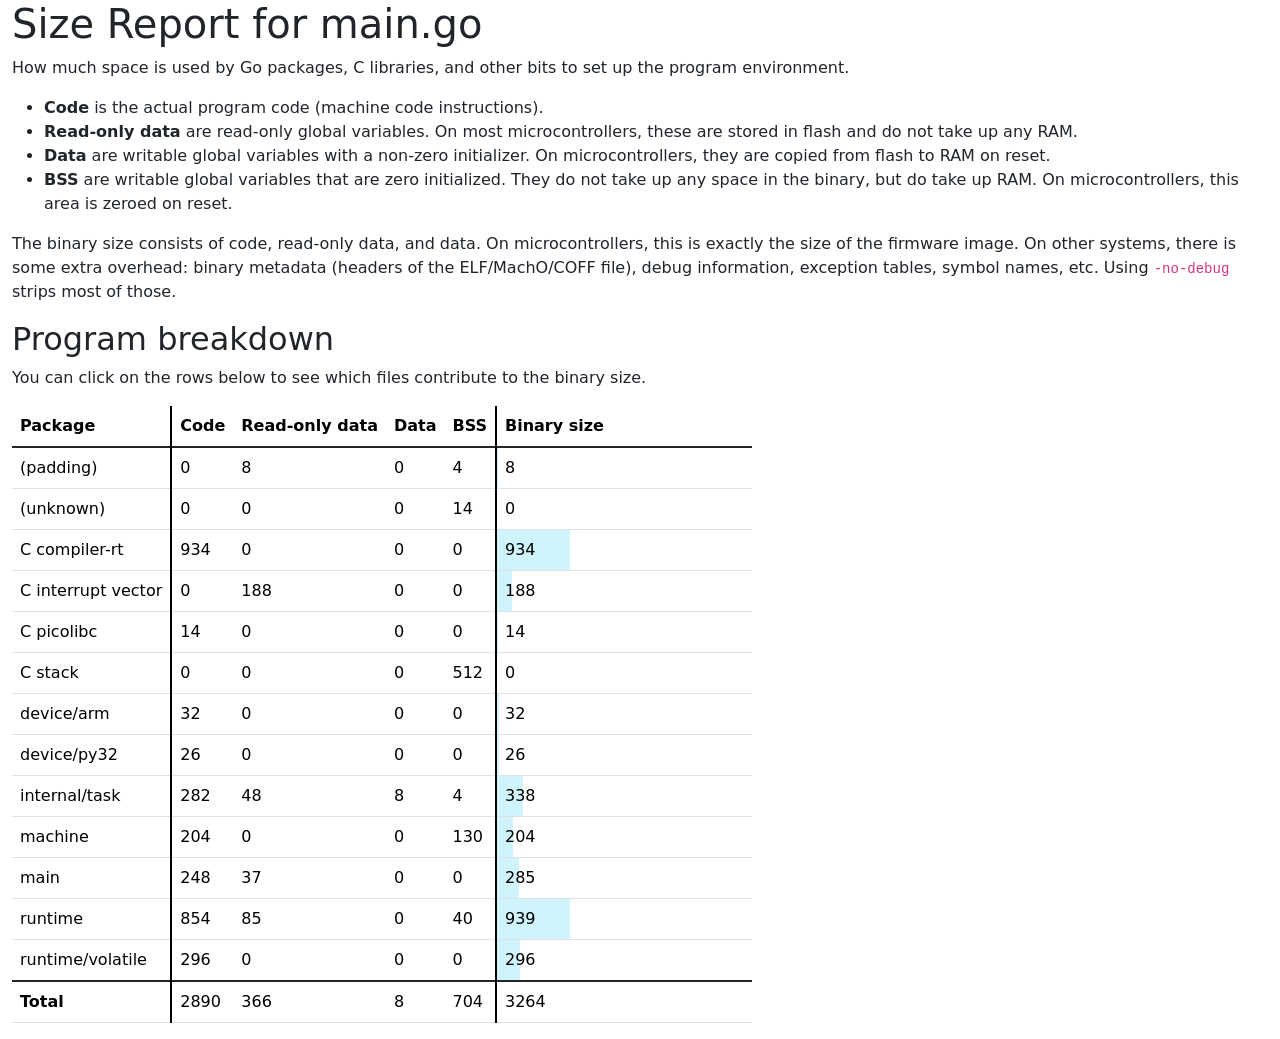
==== fw/size-report.html @ 5688d959 "WIP" ====
<!DOCTYPE html>
<html lang="en">
  <head>
    <title>Size Report for main.go</title>
    <meta charset="utf-8"/>
    <meta name="viewport" content="width=device-width, initial-scale=1">
    <link href="https://cdn.jsdelivr.net/npm/bootstrap@5.3.3/dist/css/bootstrap.min.css" rel="stylesheet" integrity="sha384-QWTKZyjpPEjISv5WaRU9OFeRpok6YctnYmDr5pNlyT2bRjXh0JMhjY6hW+ALEwIH" crossorigin="anonymous">
    <style>

.table-vertical-border {
  border-left: calc(var(--bs-border-width) * 2) solid currentcolor;
}

 
.row-package:hover > * {
  --bs-table-color-state: var(--bs-table-hover-color);
  --bs-table-bg-state: var(--bs-table-hover-bg);
}

    </style>
  </head>
  <body>
    <div class="container-xxl">
      <h1>Size Report for main.go</h1>

      <p>How much space is used by Go packages, C libraries, and other bits to set up the program environment.</p>

      <ul>
        <li><strong>Code</strong> is the actual program code (machine code instructions).</li>
        <li><strong>Read-only data</strong> are read-only global variables. On most microcontrollers, these are stored in flash and do not take up any RAM.</li>
        <li><strong>Data</strong> are writable global variables with a non-zero initializer. On microcontrollers, they are copied from flash to RAM on reset.</li>
        <li><strong>BSS</strong> are writable global variables that are zero initialized. They do not take up any space in the binary, but do take up RAM. On microcontrollers, this area is zeroed on reset.</li>
      </ul>

      <p>The binary size consists of code, read-only data, and data. On microcontrollers, this is exactly the size of the firmware image. On other systems, there is some extra overhead: binary metadata (headers of the ELF/MachO/COFF file), debug information, exception tables, symbol names, etc. Using <code>-no-debug</code> strips most of those.</p>

      <h2>Program breakdown</h2>

      <p>You can click on the rows below to see which files contribute to the binary size.</p>

      <div class="table-responsive">
        <table class="table w-auto">
          <thead>
            <tr>
              <th>Package</th>
              <th class="table-vertical-border">Code</th>
              <th>Read-only data</th>
              <th>Data</th>
              <th title="zero-initialized data">BSS</th>
              <th class="table-vertical-border" style="min-width: 16em">Binary size</th>
            </tr>
          </thead>
          <tbody class="table-group-divider">
            
            <tr class="row-package" data-collapse=".collapse-row-0">
              <td>(padding)</td>
              <td class="table-vertical-border">0</td>
              <td>8</td>
              <td>0</td>
              <td>4</td>
              <td class="table-vertical-border" style="background: linear-gradient(to right, var(--bs-info-bg-subtle) 0.24509803921568626%, var(--bs-table-bg) 0.24509803921568626%)">
                8
              </td>
            </tr>
            
            <tr class="table-secondary collapse collapse-row-0">
              <td class="ps-4">
                
                  (unknown file)
                
              </td>
              <td class="table-vertical-border">0</td>
              <td>8</td>
              <td>0</td>
              <td>4</td>
              <td class="table-vertical-border" style="background: linear-gradient(to right, var(--bs-info-bg-subtle) 0.24509803921568626%, var(--bs-table-bg) 0.24509803921568626%)">
                8
              </td>
            </tr>
            
            
            <tr class="row-package" data-collapse=".collapse-row-1">
              <td>(unknown)</td>
              <td class="table-vertical-border">0</td>
              <td>0</td>
              <td>0</td>
              <td>14</td>
              <td class="table-vertical-border" style="background: linear-gradient(to right, var(--bs-info-bg-subtle) 0%, var(--bs-table-bg) 0%)">
                0
              </td>
            </tr>
            
            <tr class="table-secondary collapse collapse-row-1">
              <td class="ps-4">
                
                  (unknown file)
                
              </td>
              <td class="table-vertical-border">0</td>
              <td>0</td>
              <td>0</td>
              <td>14</td>
              <td class="table-vertical-border" style="background: linear-gradient(to right, var(--bs-info-bg-subtle) 0%, var(--bs-table-bg) 0%)">
                0
              </td>
            </tr>
            
            
            <tr class="row-package" data-collapse=".collapse-row-2">
              <td>C compiler-rt</td>
              <td class="table-vertical-border">934</td>
              <td>0</td>
              <td>0</td>
              <td>0</td>
              <td class="table-vertical-border" style="background: linear-gradient(to right, var(--bs-info-bg-subtle) 28.61519607843137%, var(--bs-table-bg) 28.61519607843137%)">
                934
              </td>
            </tr>
            
            <tr class="table-secondary collapse collapse-row-2">
              <td class="ps-4">
                
                  lib/builtins/arm/aeabi_memset.S
                
              </td>
              <td class="table-vertical-border">28</td>
              <td>0</td>
              <td>0</td>
              <td>0</td>
              <td class="table-vertical-border" style="background: linear-gradient(to right, var(--bs-info-bg-subtle) 0.857843137254902%, var(--bs-table-bg) 0.857843137254902%)">
                28
              </td>
            </tr>
            
            <tr class="table-secondary collapse collapse-row-2">
              <td class="ps-4">
                
                  lib/builtins/arm/aeabi_uldivmod.S
                
              </td>
              <td class="table-vertical-border">20</td>
              <td>0</td>
              <td>0</td>
              <td>0</td>
              <td class="table-vertical-border" style="background: linear-gradient(to right, var(--bs-info-bg-subtle) 0.6127450980392157%, var(--bs-table-bg) 0.6127450980392157%)">
                20
              </td>
            </tr>
            
            <tr class="table-secondary collapse collapse-row-2">
              <td class="ps-4">
                
                  lib/builtins/clzsi2.c
                
              </td>
              <td class="table-vertical-border">92</td>
              <td>0</td>
              <td>0</td>
              <td>0</td>
              <td class="table-vertical-border" style="background: linear-gradient(to right, var(--bs-info-bg-subtle) 2.8186274509803924%, var(--bs-table-bg) 2.8186274509803924%)">
                92
              </td>
            </tr>
            
            <tr class="table-secondary collapse collapse-row-2">
              <td class="ps-4">
                
                  lib/builtins/int_div_impl.inc
                
              </td>
              <td class="table-vertical-border">92</td>
              <td>0</td>
              <td>0</td>
              <td>0</td>
              <td class="table-vertical-border" style="background: linear-gradient(to right, var(--bs-info-bg-subtle) 2.8186274509803924%, var(--bs-table-bg) 2.8186274509803924%)">
                92
              </td>
            </tr>
            
            <tr class="table-secondary collapse collapse-row-2">
              <td class="ps-4">
                
                  lib/builtins/muldi3.c
                
              </td>
              <td class="table-vertical-border">52</td>
              <td>0</td>
              <td>0</td>
              <td>0</td>
              <td class="table-vertical-border" style="background: linear-gradient(to right, var(--bs-info-bg-subtle) 1.5931372549019607%, var(--bs-table-bg) 1.5931372549019607%)">
                52
              </td>
            </tr>
            
            <tr class="table-secondary collapse collapse-row-2">
              <td class="ps-4">
                
                  lib/builtins/udivmoddi4.c
                
              </td>
              <td class="table-vertical-border">636</td>
              <td>0</td>
              <td>0</td>
              <td>0</td>
              <td class="table-vertical-border" style="background: linear-gradient(to right, var(--bs-info-bg-subtle) 19.485294117647058%, var(--bs-table-bg) 19.485294117647058%)">
                636
              </td>
            </tr>
            
            <tr class="table-secondary collapse collapse-row-2">
              <td class="ps-4">
                
                  lib/builtins/udivsi3.c
                
              </td>
              <td class="table-vertical-border">14</td>
              <td>0</td>
              <td>0</td>
              <td>0</td>
              <td class="table-vertical-border" style="background: linear-gradient(to right, var(--bs-info-bg-subtle) 0.428921568627451%, var(--bs-table-bg) 0.428921568627451%)">
                14
              </td>
            </tr>
            
            
            <tr class="row-package" data-collapse=".collapse-row-3">
              <td>C interrupt vector</td>
              <td class="table-vertical-border">0</td>
              <td>188</td>
              <td>0</td>
              <td>0</td>
              <td class="table-vertical-border" style="background: linear-gradient(to right, var(--bs-info-bg-subtle) 5.759803921568627%, var(--bs-table-bg) 5.759803921568627%)">
                188
              </td>
            </tr>
            
            <tr class="table-secondary collapse collapse-row-3">
              <td class="ps-4">
                
                  (unknown file)
                
              </td>
              <td class="table-vertical-border">0</td>
              <td>188</td>
              <td>0</td>
              <td>0</td>
              <td class="table-vertical-border" style="background: linear-gradient(to right, var(--bs-info-bg-subtle) 5.759803921568627%, var(--bs-table-bg) 5.759803921568627%)">
                188
              </td>
            </tr>
            
            
            <tr class="row-package" data-collapse=".collapse-row-4">
              <td>C picolibc</td>
              <td class="table-vertical-border">14</td>
              <td>0</td>
              <td>0</td>
              <td>0</td>
              <td class="table-vertical-border" style="background: linear-gradient(to right, var(--bs-info-bg-subtle) 0.428921568627451%, var(--bs-table-bg) 0.428921568627451%)">
                14
              </td>
            </tr>
            
            <tr class="table-secondary collapse collapse-row-4">
              <td class="ps-4">
                
                  newlib/libc/string/memset.c
                
              </td>
              <td class="table-vertical-border">14</td>
              <td>0</td>
              <td>0</td>
              <td>0</td>
              <td class="table-vertical-border" style="background: linear-gradient(to right, var(--bs-info-bg-subtle) 0.428921568627451%, var(--bs-table-bg) 0.428921568627451%)">
                14
              </td>
            </tr>
            
            
            <tr class="row-package" data-collapse=".collapse-row-5">
              <td>C stack</td>
              <td class="table-vertical-border">0</td>
              <td>0</td>
              <td>0</td>
              <td>512</td>
              <td class="table-vertical-border" style="background: linear-gradient(to right, var(--bs-info-bg-subtle) 0%, var(--bs-table-bg) 0%)">
                0
              </td>
            </tr>
            
            <tr class="table-secondary collapse collapse-row-5">
              <td class="ps-4">
                
                  (unknown file)
                
              </td>
              <td class="table-vertical-border">0</td>
              <td>0</td>
              <td>0</td>
              <td>512</td>
              <td class="table-vertical-border" style="background: linear-gradient(to right, var(--bs-info-bg-subtle) 0%, var(--bs-table-bg) 0%)">
                0
              </td>
            </tr>
            
            
            <tr class="row-package" data-collapse=".collapse-row-6">
              <td>device/arm</td>
              <td class="table-vertical-border">32</td>
              <td>0</td>
              <td>0</td>
              <td>0</td>
              <td class="table-vertical-border" style="background: linear-gradient(to right, var(--bs-info-bg-subtle) 0.9803921568627451%, var(--bs-table-bg) 0.9803921568627451%)">
                32
              </td>
            </tr>
            
            <tr class="table-secondary collapse collapse-row-6">
              <td class="ps-4">
                
                  arm.go
                
              </td>
              <td class="table-vertical-border">8</td>
              <td>0</td>
              <td>0</td>
              <td>0</td>
              <td class="table-vertical-border" style="background: linear-gradient(to right, var(--bs-info-bg-subtle) 0.24509803921568626%, var(--bs-table-bg) 0.24509803921568626%)">
                8
              </td>
            </tr>
            
            <tr class="table-secondary collapse collapse-row-6">
              <td class="ps-4">
                
                  interrupts.c
                
              </td>
              <td class="table-vertical-border">24</td>
              <td>0</td>
              <td>0</td>
              <td>0</td>
              <td class="table-vertical-border" style="background: linear-gradient(to right, var(--bs-info-bg-subtle) 0.7352941176470588%, var(--bs-table-bg) 0.7352941176470588%)">
                24
              </td>
            </tr>
            
            
            <tr class="row-package" data-collapse=".collapse-row-7">
              <td>device/py32</td>
              <td class="table-vertical-border">26</td>
              <td>0</td>
              <td>0</td>
              <td>0</td>
              <td class="table-vertical-border" style="background: linear-gradient(to right, var(--bs-info-bg-subtle) 0.7965686274509803%, var(--bs-table-bg) 0.7965686274509803%)">
                26
              </td>
            </tr>
            
            <tr class="table-secondary collapse collapse-row-7">
              <td class="ps-4">
                
                  py32f030xx.go
                
              </td>
              <td class="table-vertical-border">22</td>
              <td>0</td>
              <td>0</td>
              <td>0</td>
              <td class="table-vertical-border" style="background: linear-gradient(to right, var(--bs-info-bg-subtle) 0.6740196078431373%, var(--bs-table-bg) 0.6740196078431373%)">
                22
              </td>
            </tr>
            
            <tr class="table-secondary collapse collapse-row-7">
              <td class="ps-4">
                
                  py32f030xx.s
                
              </td>
              <td class="table-vertical-border">4</td>
              <td>0</td>
              <td>0</td>
              <td>0</td>
              <td class="table-vertical-border" style="background: linear-gradient(to right, var(--bs-info-bg-subtle) 0.12254901960784313%, var(--bs-table-bg) 0.12254901960784313%)">
                4
              </td>
            </tr>
            
            
            <tr class="row-package" data-collapse=".collapse-row-8">
              <td>internal/task</td>
              <td class="table-vertical-border">282</td>
              <td>48</td>
              <td>8</td>
              <td>4</td>
              <td class="table-vertical-border" style="background: linear-gradient(to right, var(--bs-info-bg-subtle) 10.355392156862745%, var(--bs-table-bg) 10.355392156862745%)">
                338
              </td>
            </tr>
            
            <tr class="table-secondary collapse collapse-row-8">
              <td class="ps-4">
                
                  queue.go
                
              </td>
              <td class="table-vertical-border">62</td>
              <td>0</td>
              <td>0</td>
              <td>0</td>
              <td class="table-vertical-border" style="background: linear-gradient(to right, var(--bs-info-bg-subtle) 1.8995098039215685%, var(--bs-table-bg) 1.8995098039215685%)">
                62
              </td>
            </tr>
            
            <tr class="table-secondary collapse collapse-row-8">
              <td class="ps-4">
                
                  task_stack.go
                
              </td>
              <td class="table-vertical-border">42</td>
              <td>0</td>
              <td>8</td>
              <td>0</td>
              <td class="table-vertical-border" style="background: linear-gradient(to right, var(--bs-info-bg-subtle) 1.531862745098039%, var(--bs-table-bg) 1.531862745098039%)">
                50
              </td>
            </tr>
            
            <tr class="table-secondary collapse collapse-row-8">
              <td class="ps-4">
                
                  task_stack_cortexm.S
                
              </td>
              <td class="table-vertical-border">64</td>
              <td>0</td>
              <td>0</td>
              <td>0</td>
              <td class="table-vertical-border" style="background: linear-gradient(to right, var(--bs-info-bg-subtle) 1.9607843137254901%, var(--bs-table-bg) 1.9607843137254901%)">
                64
              </td>
            </tr>
            
            <tr class="table-secondary collapse collapse-row-8">
              <td class="ps-4">
                
                  task_stack_cortexm.go
                
              </td>
              <td class="table-vertical-border">34</td>
              <td>0</td>
              <td>0</td>
              <td>0</td>
              <td class="table-vertical-border" style="background: linear-gradient(to right, var(--bs-info-bg-subtle) 1.0416666666666665%, var(--bs-table-bg) 1.0416666666666665%)">
                34
              </td>
            </tr>
            
            <tr class="table-secondary collapse collapse-row-8">
              <td class="ps-4">
                
                  task_stack_unicore.go
                
              </td>
              <td class="table-vertical-border">80</td>
              <td>48</td>
              <td>0</td>
              <td>4</td>
              <td class="table-vertical-border" style="background: linear-gradient(to right, var(--bs-info-bg-subtle) 3.9215686274509802%, var(--bs-table-bg) 3.9215686274509802%)">
                128
              </td>
            </tr>
            
            
            <tr class="row-package" data-collapse=".collapse-row-9">
              <td>machine</td>
              <td class="table-vertical-border">204</td>
              <td>0</td>
              <td>0</td>
              <td>130</td>
              <td class="table-vertical-border" style="background: linear-gradient(to right, var(--bs-info-bg-subtle) 6.25%, var(--bs-table-bg) 6.25%)">
                204
              </td>
            </tr>
            
            <tr class="table-secondary collapse collapse-row-9">
              <td class="ps-4">
                
                  (unknown file)
                
              </td>
              <td class="table-vertical-border">0</td>
              <td>0</td>
              <td>0</td>
              <td>130</td>
              <td class="table-vertical-border" style="background: linear-gradient(to right, var(--bs-info-bg-subtle) 0%, var(--bs-table-bg) 0%)">
                0
              </td>
            </tr>
            
            <tr class="table-secondary collapse collapse-row-9">
              <td class="ps-4">
                
                  board_embedfire_py32f030.go
                
              </td>
              <td class="table-vertical-border">10</td>
              <td>0</td>
              <td>0</td>
              <td>0</td>
              <td class="table-vertical-border" style="background: linear-gradient(to right, var(--bs-info-bg-subtle) 0.30637254901960786%, var(--bs-table-bg) 0.30637254901960786%)">
                10
              </td>
            </tr>
            
            <tr class="table-secondary collapse collapse-row-9">
              <td class="ps-4">
                
                  buffer.go
                
              </td>
              <td class="table-vertical-border">16</td>
              <td>0</td>
              <td>0</td>
              <td>0</td>
              <td class="table-vertical-border" style="background: linear-gradient(to right, var(--bs-info-bg-subtle) 0.49019607843137253%, var(--bs-table-bg) 0.49019607843137253%)">
                16
              </td>
            </tr>
            
            <tr class="table-secondary collapse collapse-row-9">
              <td class="ps-4">
                
                  machine.go
                
              </td>
              <td class="table-vertical-border">12</td>
              <td>0</td>
              <td>0</td>
              <td>0</td>
              <td class="table-vertical-border" style="background: linear-gradient(to right, var(--bs-info-bg-subtle) 0.3676470588235294%, var(--bs-table-bg) 0.3676470588235294%)">
                12
              </td>
            </tr>
            
            <tr class="table-secondary collapse collapse-row-9">
              <td class="ps-4">
                
                  machine_py32_pin.go
                
              </td>
              <td class="table-vertical-border">84</td>
              <td>0</td>
              <td>0</td>
              <td>0</td>
              <td class="table-vertical-border" style="background: linear-gradient(to right, var(--bs-info-bg-subtle) 2.5735294117647056%, var(--bs-table-bg) 2.5735294117647056%)">
                84
              </td>
            </tr>
            
            <tr class="table-secondary collapse collapse-row-9">
              <td class="ps-4">
                
                  machine_py32_pin_afrh.go
                
              </td>
              <td class="table-vertical-border">6</td>
              <td>0</td>
              <td>0</td>
              <td>0</td>
              <td class="table-vertical-border" style="background: linear-gradient(to right, var(--bs-info-bg-subtle) 0.1838235294117647%, var(--bs-table-bg) 0.1838235294117647%)">
                6
              </td>
            </tr>
            
            <tr class="table-secondary collapse collapse-row-9">
              <td class="ps-4">
                
                  machine_py32_uart.go
                
              </td>
              <td class="table-vertical-border">32</td>
              <td>0</td>
              <td>0</td>
              <td>0</td>
              <td class="table-vertical-border" style="background: linear-gradient(to right, var(--bs-info-bg-subtle) 0.9803921568627451%, var(--bs-table-bg) 0.9803921568627451%)">
                32
              </td>
            </tr>
            
            <tr class="table-secondary collapse collapse-row-9">
              <td class="ps-4">
                
                  serial-uart.go
                
              </td>
              <td class="table-vertical-border">36</td>
              <td>0</td>
              <td>0</td>
              <td>0</td>
              <td class="table-vertical-border" style="background: linear-gradient(to right, var(--bs-info-bg-subtle) 1.1029411764705883%, var(--bs-table-bg) 1.1029411764705883%)">
                36
              </td>
            </tr>
            
            <tr class="table-secondary collapse collapse-row-9">
              <td class="ps-4">
                
                  uart.go
                
              </td>
              <td class="table-vertical-border">8</td>
              <td>0</td>
              <td>0</td>
              <td>0</td>
              <td class="table-vertical-border" style="background: linear-gradient(to right, var(--bs-info-bg-subtle) 0.24509803921568626%, var(--bs-table-bg) 0.24509803921568626%)">
                8
              </td>
            </tr>
            
            
            <tr class="row-package" data-collapse=".collapse-row-10">
              <td>main</td>
              <td class="table-vertical-border">248</td>
              <td>37</td>
              <td>0</td>
              <td>0</td>
              <td class="table-vertical-border" style="background: linear-gradient(to right, var(--bs-info-bg-subtle) 8.731617647058822%, var(--bs-table-bg) 8.731617647058822%)">
                285
              </td>
            </tr>
            
            <tr class="table-secondary collapse collapse-row-10">
              <td class="ps-4">
                
                  main.go
                
              </td>
              <td class="table-vertical-border">248</td>
              <td>37</td>
              <td>0</td>
              <td>0</td>
              <td class="table-vertical-border" style="background: linear-gradient(to right, var(--bs-info-bg-subtle) 8.731617647058822%, var(--bs-table-bg) 8.731617647058822%)">
                285
              </td>
            </tr>
            
            
            <tr class="row-package" data-collapse=".collapse-row-11">
              <td>runtime</td>
              <td class="table-vertical-border">854</td>
              <td>85</td>
              <td>0</td>
              <td>40</td>
              <td class="table-vertical-border" style="background: linear-gradient(to right, var(--bs-info-bg-subtle) 28.768382352941174%, var(--bs-table-bg) 28.768382352941174%)">
                939
              </td>
            </tr>
            
            <tr class="table-secondary collapse collapse-row-11">
              <td class="ps-4">
                
                  (unknown file)
                
              </td>
              <td class="table-vertical-border">0</td>
              <td>83</td>
              <td>0</td>
              <td>0</td>
              <td class="table-vertical-border" style="background: linear-gradient(to right, var(--bs-info-bg-subtle) 2.542892156862745%, var(--bs-table-bg) 2.542892156862745%)">
                83
              </td>
            </tr>
            
            <tr class="table-secondary collapse collapse-row-11">
              <td class="ps-4">
                
                  arch_cortexm.go
                
              </td>
              <td class="table-vertical-border">6</td>
              <td>0</td>
              <td>0</td>
              <td>0</td>
              <td class="table-vertical-border" style="background: linear-gradient(to right, var(--bs-info-bg-subtle) 0.1838235294117647%, var(--bs-table-bg) 0.1838235294117647%)">
                6
              </td>
            </tr>
            
            <tr class="table-secondary collapse collapse-row-11">
              <td class="ps-4">
                
                  gc_leaking.go
                
              </td>
              <td class="table-vertical-border">86</td>
              <td>0</td>
              <td>0</td>
              <td>20</td>
              <td class="table-vertical-border" style="background: linear-gradient(to right, var(--bs-info-bg-subtle) 2.6348039215686274%, var(--bs-table-bg) 2.6348039215686274%)">
                86
              </td>
            </tr>
            
            <tr class="table-secondary collapse collapse-row-11">
              <td class="ps-4">
                
                  panic.go
                
              </td>
              <td class="table-vertical-border">80</td>
              <td>2</td>
              <td>0</td>
              <td>0</td>
              <td class="table-vertical-border" style="background: linear-gradient(to right, var(--bs-info-bg-subtle) 2.5122549019607843%, var(--bs-table-bg) 2.5122549019607843%)">
                82
              </td>
            </tr>
            
            <tr class="table-secondary collapse collapse-row-11">
              <td class="ps-4">
                
                  print.go
                
              </td>
              <td class="table-vertical-border">196</td>
              <td>0</td>
              <td>0</td>
              <td>0</td>
              <td class="table-vertical-border" style="background: linear-gradient(to right, var(--bs-info-bg-subtle) 6.004901960784314%, var(--bs-table-bg) 6.004901960784314%)">
                196
              </td>
            </tr>
            
            <tr class="table-secondary collapse collapse-row-11">
              <td class="ps-4">
                
                  runtime.go
                
              </td>
              <td class="table-vertical-border">6</td>
              <td>0</td>
              <td>0</td>
              <td>0</td>
              <td class="table-vertical-border" style="background: linear-gradient(to right, var(--bs-info-bg-subtle) 0.1838235294117647%, var(--bs-table-bg) 0.1838235294117647%)">
                6
              </td>
            </tr>
            
            <tr class="table-secondary collapse collapse-row-11">
              <td class="ps-4">
                
                  runtime_cortexm.go
                
              </td>
              <td class="table-vertical-border">52</td>
              <td>0</td>
              <td>0</td>
              <td>0</td>
              <td class="table-vertical-border" style="background: linear-gradient(to right, var(--bs-info-bg-subtle) 1.5931372549019607%, var(--bs-table-bg) 1.5931372549019607%)">
                52
              </td>
            </tr>
            
            <tr class="table-secondary collapse collapse-row-11">
              <td class="ps-4">
                
                  runtime_cortexm_abort.go
                
              </td>
              <td class="table-vertical-border">4</td>
              <td>0</td>
              <td>0</td>
              <td>0</td>
              <td class="table-vertical-border" style="background: linear-gradient(to right, var(--bs-info-bg-subtle) 0.12254901960784313%, var(--bs-table-bg) 0.12254901960784313%)">
                4
              </td>
            </tr>
            
            <tr class="table-secondary collapse collapse-row-11">
              <td class="ps-4">
                
                  runtime_cortexm_hardfault.go
                
              </td>
              <td class="table-vertical-border">48</td>
              <td>0</td>
              <td>0</td>
              <td>0</td>
              <td class="table-vertical-border" style="background: linear-gradient(to right, var(--bs-info-bg-subtle) 1.4705882352941175%, var(--bs-table-bg) 1.4705882352941175%)">
                48
              </td>
            </tr>
            
            <tr class="table-secondary collapse collapse-row-11">
              <td class="ps-4">
                
                  runtime_py32.go
                
              </td>
              <td class="table-vertical-border">120</td>
              <td>0</td>
              <td>0</td>
              <td>8</td>
              <td class="table-vertical-border" style="background: linear-gradient(to right, var(--bs-info-bg-subtle) 3.6764705882352944%, var(--bs-table-bg) 3.6764705882352944%)">
                120
              </td>
            </tr>
            
            <tr class="table-secondary collapse collapse-row-11">
              <td class="ps-4">
                
                  scheduler_cooperative.go
                
              </td>
              <td class="table-vertical-border">256</td>
              <td>0</td>
              <td>0</td>
              <td>12</td>
              <td class="table-vertical-border" style="background: linear-gradient(to right, var(--bs-info-bg-subtle) 7.8431372549019605%, var(--bs-table-bg) 7.8431372549019605%)">
                256
              </td>
            </tr>
            
            
            <tr class="row-package" data-collapse=".collapse-row-12">
              <td>runtime/volatile</td>
              <td class="table-vertical-border">296</td>
              <td>0</td>
              <td>0</td>
              <td>0</td>
              <td class="table-vertical-border" style="background: linear-gradient(to right, var(--bs-info-bg-subtle) 9.068627450980392%, var(--bs-table-bg) 9.068627450980392%)">
                296
              </td>
            </tr>
            
            <tr class="table-secondary collapse collapse-row-12">
              <td class="ps-4">
                
                  register.go
                
              </td>
              <td class="table-vertical-border">94</td>
              <td>0</td>
              <td>0</td>
              <td>0</td>
              <td class="table-vertical-border" style="background: linear-gradient(to right, var(--bs-info-bg-subtle) 2.8799019607843137%, var(--bs-table-bg) 2.8799019607843137%)">
                94
              </td>
            </tr>
            
            <tr class="table-secondary collapse collapse-row-12">
              <td class="ps-4">
                
                  volatile.go
                
              </td>
              <td class="table-vertical-border">202</td>
              <td>0</td>
              <td>0</td>
              <td>0</td>
              <td class="table-vertical-border" style="background: linear-gradient(to right, var(--bs-info-bg-subtle) 6.188725490196079%, var(--bs-table-bg) 6.188725490196079%)">
                202
              </td>
            </tr>
            
            
          </tbody>
          <tfoot class="table-group-divider">
            <tr>
              <th>Total</th>
              <td class="table-vertical-border">2890</td>
              <td>366</td>
              <td>8</td>
              <td>704</td>
              <td class="table-vertical-border">3264</td>
            </tr>
          </tfoot>
        </table>
      </div>
    </div>
    <script>

for (let clickable of document.querySelectorAll('.row-package')) {
  clickable.addEventListener('click', e => {
    for (let row of document.querySelectorAll(clickable.dataset.collapse)) {
      row.classList.toggle('show');
    }
  });
}
    </script>
  </body>
</html>
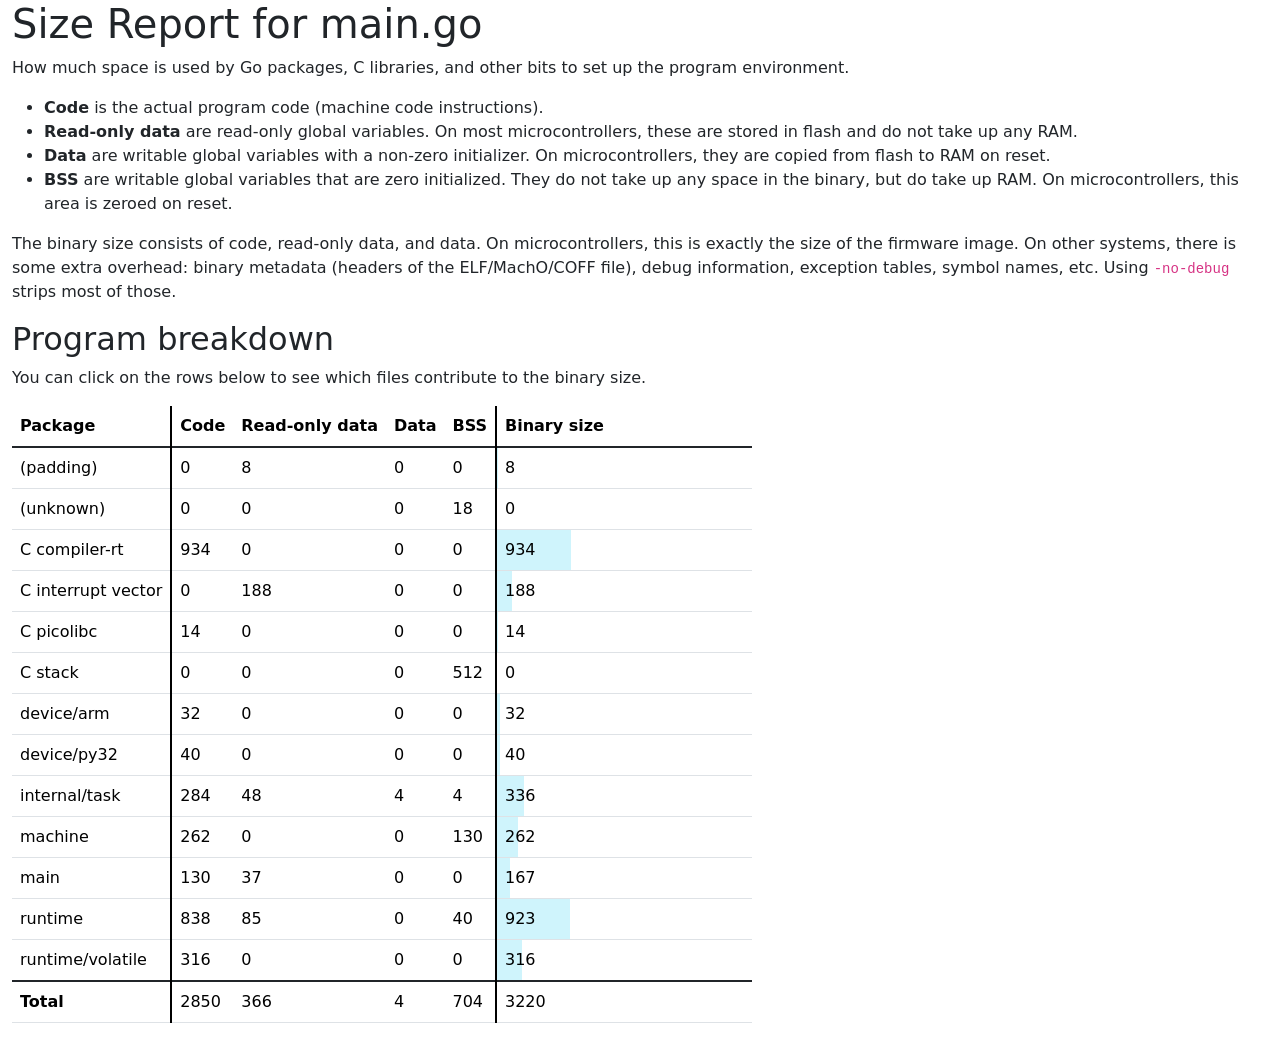
==== commit e67b6cbd: "Update documentation and code structure - Corrected the path for TinyGo source code in CLAUDE.md - U" ====
--- a/fw/size-report.html
+++ b/fw/size-report.html
@@ -57,8 +57,8 @@
               <td class="table-vertical-border">0</td>
               <td>8</td>
               <td>0</td>
-              <td>4</td>
-              <td class="table-vertical-border" style="background: linear-gradient(to right, var(--bs-info-bg-subtle) 0.24509803921568626%, var(--bs-table-bg) 0.24509803921568626%)">
+              <td>0</td>
+              <td class="table-vertical-border" style="background: linear-gradient(to right, var(--bs-info-bg-subtle) 0.2484472049689441%, var(--bs-table-bg) 0.2484472049689441%)">
                 8
               </td>
             </tr>
@@ -72,8 +72,8 @@
               <td class="table-vertical-border">0</td>
               <td>8</td>
               <td>0</td>
-              <td>4</td>
-              <td class="table-vertical-border" style="background: linear-gradient(to right, var(--bs-info-bg-subtle) 0.24509803921568626%, var(--bs-table-bg) 0.24509803921568626%)">
+              <td>0</td>
+              <td class="table-vertical-border" style="background: linear-gradient(to right, var(--bs-info-bg-subtle) 0.2484472049689441%, var(--bs-table-bg) 0.2484472049689441%)">
                 8
               </td>
             </tr>
@@ -84,7 +84,7 @@
               <td class="table-vertical-border">0</td>
               <td>0</td>
               <td>0</td>
-              <td>14</td>
+              <td>18</td>
               <td class="table-vertical-border" style="background: linear-gradient(to right, var(--bs-info-bg-subtle) 0%, var(--bs-table-bg) 0%)">
                 0
               </td>
@@ -99,7 +99,7 @@
               <td class="table-vertical-border">0</td>
               <td>0</td>
               <td>0</td>
-              <td>14</td>
+              <td>18</td>
               <td class="table-vertical-border" style="background: linear-gradient(to right, var(--bs-info-bg-subtle) 0%, var(--bs-table-bg) 0%)">
                 0
               </td>
@@ -112,7 +112,7 @@
               <td>0</td>
               <td>0</td>
               <td>0</td>
-              <td class="table-vertical-border" style="background: linear-gradient(to right, var(--bs-info-bg-subtle) 28.61519607843137%, var(--bs-table-bg) 28.61519607843137%)">
+              <td class="table-vertical-border" style="background: linear-gradient(to right, var(--bs-info-bg-subtle) 29.006211180124225%, var(--bs-table-bg) 29.006211180124225%)">
                 934
               </td>
             </tr>
@@ -127,7 +127,7 @@
               <td>0</td>
               <td>0</td>
               <td>0</td>
-              <td class="table-vertical-border" style="background: linear-gradient(to right, var(--bs-info-bg-subtle) 0.857843137254902%, var(--bs-table-bg) 0.857843137254902%)">
+              <td class="table-vertical-border" style="background: linear-gradient(to right, var(--bs-info-bg-subtle) 0.8695652173913043%, var(--bs-table-bg) 0.8695652173913043%)">
                 28
               </td>
             </tr>
@@ -142,7 +142,7 @@
               <td>0</td>
               <td>0</td>
               <td>0</td>
-              <td class="table-vertical-border" style="background: linear-gradient(to right, var(--bs-info-bg-subtle) 0.6127450980392157%, var(--bs-table-bg) 0.6127450980392157%)">
+              <td class="table-vertical-border" style="background: linear-gradient(to right, var(--bs-info-bg-subtle) 0.6211180124223602%, var(--bs-table-bg) 0.6211180124223602%)">
                 20
               </td>
             </tr>
@@ -157,7 +157,7 @@
               <td>0</td>
               <td>0</td>
               <td>0</td>
-              <td class="table-vertical-border" style="background: linear-gradient(to right, var(--bs-info-bg-subtle) 2.8186274509803924%, var(--bs-table-bg) 2.8186274509803924%)">
+              <td class="table-vertical-border" style="background: linear-gradient(to right, var(--bs-info-bg-subtle) 2.857142857142857%, var(--bs-table-bg) 2.857142857142857%)">
                 92
               </td>
             </tr>
@@ -172,7 +172,7 @@
               <td>0</td>
               <td>0</td>
               <td>0</td>
-              <td class="table-vertical-border" style="background: linear-gradient(to right, var(--bs-info-bg-subtle) 2.8186274509803924%, var(--bs-table-bg) 2.8186274509803924%)">
+              <td class="table-vertical-border" style="background: linear-gradient(to right, var(--bs-info-bg-subtle) 2.857142857142857%, var(--bs-table-bg) 2.857142857142857%)">
                 92
               </td>
             </tr>
@@ -187,7 +187,7 @@
               <td>0</td>
               <td>0</td>
               <td>0</td>
-              <td class="table-vertical-border" style="background: linear-gradient(to right, var(--bs-info-bg-subtle) 1.5931372549019607%, var(--bs-table-bg) 1.5931372549019607%)">
+              <td class="table-vertical-border" style="background: linear-gradient(to right, var(--bs-info-bg-subtle) 1.6149068322981366%, var(--bs-table-bg) 1.6149068322981366%)">
                 52
               </td>
             </tr>
@@ -202,7 +202,7 @@
               <td>0</td>
               <td>0</td>
               <td>0</td>
-              <td class="table-vertical-border" style="background: linear-gradient(to right, var(--bs-info-bg-subtle) 19.485294117647058%, var(--bs-table-bg) 19.485294117647058%)">
+              <td class="table-vertical-border" style="background: linear-gradient(to right, var(--bs-info-bg-subtle) 19.751552795031056%, var(--bs-table-bg) 19.751552795031056%)">
                 636
               </td>
             </tr>
@@ -217,7 +217,7 @@
               <td>0</td>
               <td>0</td>
               <td>0</td>
-              <td class="table-vertical-border" style="background: linear-gradient(to right, var(--bs-info-bg-subtle) 0.428921568627451%, var(--bs-table-bg) 0.428921568627451%)">
+              <td class="table-vertical-border" style="background: linear-gradient(to right, var(--bs-info-bg-subtle) 0.43478260869565216%, var(--bs-table-bg) 0.43478260869565216%)">
                 14
               </td>
             </tr>
@@ -229,7 +229,7 @@
               <td>188</td>
               <td>0</td>
               <td>0</td>
-              <td class="table-vertical-border" style="background: linear-gradient(to right, var(--bs-info-bg-subtle) 5.759803921568627%, var(--bs-table-bg) 5.759803921568627%)">
+              <td class="table-vertical-border" style="background: linear-gradient(to right, var(--bs-info-bg-subtle) 5.838509316770186%, var(--bs-table-bg) 5.838509316770186%)">
                 188
               </td>
             </tr>
@@ -244,7 +244,7 @@
               <td>188</td>
               <td>0</td>
               <td>0</td>
-              <td class="table-vertical-border" style="background: linear-gradient(to right, var(--bs-info-bg-subtle) 5.759803921568627%, var(--bs-table-bg) 5.759803921568627%)">
+              <td class="table-vertical-border" style="background: linear-gradient(to right, var(--bs-info-bg-subtle) 5.838509316770186%, var(--bs-table-bg) 5.838509316770186%)">
                 188
               </td>
             </tr>
@@ -256,7 +256,7 @@
               <td>0</td>
               <td>0</td>
               <td>0</td>
-              <td class="table-vertical-border" style="background: linear-gradient(to right, var(--bs-info-bg-subtle) 0.428921568627451%, var(--bs-table-bg) 0.428921568627451%)">
+              <td class="table-vertical-border" style="background: linear-gradient(to right, var(--bs-info-bg-subtle) 0.43478260869565216%, var(--bs-table-bg) 0.43478260869565216%)">
                 14
               </td>
             </tr>
@@ -271,7 +271,7 @@
               <td>0</td>
               <td>0</td>
               <td>0</td>
-              <td class="table-vertical-border" style="background: linear-gradient(to right, var(--bs-info-bg-subtle) 0.428921568627451%, var(--bs-table-bg) 0.428921568627451%)">
+              <td class="table-vertical-border" style="background: linear-gradient(to right, var(--bs-info-bg-subtle) 0.43478260869565216%, var(--bs-table-bg) 0.43478260869565216%)">
                 14
               </td>
             </tr>
@@ -310,7 +310,7 @@
               <td>0</td>
               <td>0</td>
               <td>0</td>
-              <td class="table-vertical-border" style="background: linear-gradient(to right, var(--bs-info-bg-subtle) 0.9803921568627451%, var(--bs-table-bg) 0.9803921568627451%)">
+              <td class="table-vertical-border" style="background: linear-gradient(to right, var(--bs-info-bg-subtle) 0.9937888198757764%, var(--bs-table-bg) 0.9937888198757764%)">
                 32
               </td>
             </tr>
@@ -325,7 +325,7 @@
               <td>0</td>
               <td>0</td>
               <td>0</td>
-              <td class="table-vertical-border" style="background: linear-gradient(to right, var(--bs-info-bg-subtle) 0.24509803921568626%, var(--bs-table-bg) 0.24509803921568626%)">
+              <td class="table-vertical-border" style="background: linear-gradient(to right, var(--bs-info-bg-subtle) 0.2484472049689441%, var(--bs-table-bg) 0.2484472049689441%)">
                 8
               </td>
             </tr>
@@ -340,7 +340,7 @@
               <td>0</td>
               <td>0</td>
               <td>0</td>
-              <td class="table-vertical-border" style="background: linear-gradient(to right, var(--bs-info-bg-subtle) 0.7352941176470588%, var(--bs-table-bg) 0.7352941176470588%)">
+              <td class="table-vertical-border" style="background: linear-gradient(to right, var(--bs-info-bg-subtle) 0.7453416149068323%, var(--bs-table-bg) 0.7453416149068323%)">
                 24
               </td>
             </tr>
@@ -348,12 +348,12 @@
             
             <tr class="row-package" data-collapse=".collapse-row-7">
               <td>device/py32</td>
-              <td class="table-vertical-border">26</td>
-              <td>0</td>
-              <td>0</td>
-              <td>0</td>
-              <td class="table-vertical-border" style="background: linear-gradient(to right, var(--bs-info-bg-subtle) 0.7965686274509803%, var(--bs-table-bg) 0.7965686274509803%)">
-                26
+              <td class="table-vertical-border">40</td>
+              <td>0</td>
+              <td>0</td>
+              <td>0</td>
+              <td class="table-vertical-border" style="background: linear-gradient(to right, var(--bs-info-bg-subtle) 1.2422360248447204%, var(--bs-table-bg) 1.2422360248447204%)">
+                40
               </td>
             </tr>
             
@@ -363,12 +363,12 @@
                   py32f030xx.go
                 
               </td>
-              <td class="table-vertical-border">22</td>
-              <td>0</td>
-              <td>0</td>
-              <td>0</td>
-              <td class="table-vertical-border" style="background: linear-gradient(to right, var(--bs-info-bg-subtle) 0.6740196078431373%, var(--bs-table-bg) 0.6740196078431373%)">
-                22
+              <td class="table-vertical-border">36</td>
+              <td>0</td>
+              <td>0</td>
+              <td>0</td>
+              <td class="table-vertical-border" style="background: linear-gradient(to right, var(--bs-info-bg-subtle) 1.1180124223602486%, var(--bs-table-bg) 1.1180124223602486%)">
+                36
               </td>
             </tr>
             
@@ -382,7 +382,7 @@
               <td>0</td>
               <td>0</td>
               <td>0</td>
-              <td class="table-vertical-border" style="background: linear-gradient(to right, var(--bs-info-bg-subtle) 0.12254901960784313%, var(--bs-table-bg) 0.12254901960784313%)">
+              <td class="table-vertical-border" style="background: linear-gradient(to right, var(--bs-info-bg-subtle) 0.12422360248447205%, var(--bs-table-bg) 0.12422360248447205%)">
                 4
               </td>
             </tr>
@@ -390,12 +390,12 @@
             
             <tr class="row-package" data-collapse=".collapse-row-8">
               <td>internal/task</td>
-              <td class="table-vertical-border">282</td>
+              <td class="table-vertical-border">284</td>
               <td>48</td>
-              <td>8</td>
               <td>4</td>
-              <td class="table-vertical-border" style="background: linear-gradient(to right, var(--bs-info-bg-subtle) 10.355392156862745%, var(--bs-table-bg) 10.355392156862745%)">
-                338
+              <td>4</td>
+              <td class="table-vertical-border" style="background: linear-gradient(to right, var(--bs-info-bg-subtle) 10.434782608695652%, var(--bs-table-bg) 10.434782608695652%)">
+                336
               </td>
             </tr>
             
@@ -409,7 +409,7 @@
               <td>0</td>
               <td>0</td>
               <td>0</td>
-              <td class="table-vertical-border" style="background: linear-gradient(to right, var(--bs-info-bg-subtle) 1.8995098039215685%, var(--bs-table-bg) 1.8995098039215685%)">
+              <td class="table-vertical-border" style="background: linear-gradient(to right, var(--bs-info-bg-subtle) 1.9254658385093166%, var(--bs-table-bg) 1.9254658385093166%)">
                 62
               </td>
             </tr>
@@ -420,69 +420,69 @@
                   task_stack.go
                 
               </td>
+              <td class="table-vertical-border">38</td>
+              <td>0</td>
+              <td>4</td>
+              <td>0</td>
+              <td class="table-vertical-border" style="background: linear-gradient(to right, var(--bs-info-bg-subtle) 1.3043478260869565%, var(--bs-table-bg) 1.3043478260869565%)">
+                42
+              </td>
+            </tr>
+            
+            <tr class="table-secondary collapse collapse-row-8">
+              <td class="ps-4">
+                
+                  task_stack_cortexm.S
+                
+              </td>
+              <td class="table-vertical-border">64</td>
+              <td>0</td>
+              <td>0</td>
+              <td>0</td>
+              <td class="table-vertical-border" style="background: linear-gradient(to right, var(--bs-info-bg-subtle) 1.9875776397515528%, var(--bs-table-bg) 1.9875776397515528%)">
+                64
+              </td>
+            </tr>
+            
+            <tr class="table-secondary collapse collapse-row-8">
+              <td class="ps-4">
+                
+                  task_stack_cortexm.go
+                
+              </td>
               <td class="table-vertical-border">42</td>
               <td>0</td>
-              <td>8</td>
-              <td>0</td>
-              <td class="table-vertical-border" style="background: linear-gradient(to right, var(--bs-info-bg-subtle) 1.531862745098039%, var(--bs-table-bg) 1.531862745098039%)">
-                50
+              <td>0</td>
+              <td>0</td>
+              <td class="table-vertical-border" style="background: linear-gradient(to right, var(--bs-info-bg-subtle) 1.3043478260869565%, var(--bs-table-bg) 1.3043478260869565%)">
+                42
               </td>
             </tr>
             
             <tr class="table-secondary collapse collapse-row-8">
               <td class="ps-4">
                 
-                  task_stack_cortexm.S
-                
-              </td>
-              <td class="table-vertical-border">64</td>
-              <td>0</td>
-              <td>0</td>
-              <td>0</td>
-              <td class="table-vertical-border" style="background: linear-gradient(to right, var(--bs-info-bg-subtle) 1.9607843137254901%, var(--bs-table-bg) 1.9607843137254901%)">
-                64
-              </td>
-            </tr>
-            
-            <tr class="table-secondary collapse collapse-row-8">
-              <td class="ps-4">
-                
-                  task_stack_cortexm.go
-                
-              </td>
-              <td class="table-vertical-border">34</td>
-              <td>0</td>
-              <td>0</td>
-              <td>0</td>
-              <td class="table-vertical-border" style="background: linear-gradient(to right, var(--bs-info-bg-subtle) 1.0416666666666665%, var(--bs-table-bg) 1.0416666666666665%)">
-                34
-              </td>
-            </tr>
-            
-            <tr class="table-secondary collapse collapse-row-8">
-              <td class="ps-4">
-                
                   task_stack_unicore.go
                 
               </td>
-              <td class="table-vertical-border">80</td>
+              <td class="table-vertical-border">78</td>
               <td>48</td>
               <td>0</td>
               <td>4</td>
-              <td class="table-vertical-border" style="background: linear-gradient(to right, var(--bs-info-bg-subtle) 3.9215686274509802%, var(--bs-table-bg) 3.9215686274509802%)">
-                128
+              <td class="table-vertical-border" style="background: linear-gradient(to right, var(--bs-info-bg-subtle) 3.91304347826087%, var(--bs-table-bg) 3.91304347826087%)">
+                126
               </td>
             </tr>
             
             
             <tr class="row-package" data-collapse=".collapse-row-9">
               <td>machine</td>
-              <td class="table-vertical-border">204</td>
+              <td class="table-vertical-border">262</td>
               <td>0</td>
               <td>0</td>
               <td>130</td>
-              <td class="table-vertical-border" style="background: linear-gradient(to right, var(--bs-info-bg-subtle) 6.25%, var(--bs-table-bg) 6.25%)">
-                204
+              <td class="table-vertical-border" style="background: linear-gradient(to right, var(--bs-info-bg-subtle) 8.136645962732919%, var(--bs-table-bg) 8.136645962732919%)">
+                262
               </td>
             </tr>
             
@@ -511,7 +511,7 @@
               <td>0</td>
               <td>0</td>
               <td>0</td>
-              <td class="table-vertical-border" style="background: linear-gradient(to right, var(--bs-info-bg-subtle) 0.30637254901960786%, var(--bs-table-bg) 0.30637254901960786%)">
+              <td class="table-vertical-border" style="background: linear-gradient(to right, var(--bs-info-bg-subtle) 0.3105590062111801%, var(--bs-table-bg) 0.3105590062111801%)">
                 10
               </td>
             </tr>
@@ -526,7 +526,7 @@
               <td>0</td>
               <td>0</td>
               <td>0</td>
-              <td class="table-vertical-border" style="background: linear-gradient(to right, var(--bs-info-bg-subtle) 0.49019607843137253%, var(--bs-table-bg) 0.49019607843137253%)">
+              <td class="table-vertical-border" style="background: linear-gradient(to right, var(--bs-info-bg-subtle) 0.4968944099378882%, var(--bs-table-bg) 0.4968944099378882%)">
                 16
               </td>
             </tr>
@@ -534,14 +534,44 @@
             <tr class="table-secondary collapse collapse-row-9">
               <td class="ps-4">
                 
-                  machine.go
+                  machine_py32_clock.go
+                
+              </td>
+              <td class="table-vertical-border">10</td>
+              <td>0</td>
+              <td>0</td>
+              <td>0</td>
+              <td class="table-vertical-border" style="background: linear-gradient(to right, var(--bs-info-bg-subtle) 0.3105590062111801%, var(--bs-table-bg) 0.3105590062111801%)">
+                10
+              </td>
+            </tr>
+            
+            <tr class="table-secondary collapse collapse-row-9">
+              <td class="ps-4">
+                
+                  machine_py32_pin.go
+                
+              </td>
+              <td class="table-vertical-border">116</td>
+              <td>0</td>
+              <td>0</td>
+              <td>0</td>
+              <td class="table-vertical-border" style="background: linear-gradient(to right, var(--bs-info-bg-subtle) 3.602484472049689%, var(--bs-table-bg) 3.602484472049689%)">
+                116
+              </td>
+            </tr>
+            
+            <tr class="table-secondary collapse collapse-row-9">
+              <td class="ps-4">
+                
+                  machine_py32_pin_afrh.go
                 
               </td>
               <td class="table-vertical-border">12</td>
               <td>0</td>
               <td>0</td>
               <td>0</td>
-              <td class="table-vertical-border" style="background: linear-gradient(to right, var(--bs-info-bg-subtle) 0.3676470588235294%, var(--bs-table-bg) 0.3676470588235294%)">
+              <td class="table-vertical-border" style="background: linear-gradient(to right, var(--bs-info-bg-subtle) 0.37267080745341613%, var(--bs-table-bg) 0.37267080745341613%)">
                 12
               </td>
             </tr>
@@ -549,66 +579,36 @@
             <tr class="table-secondary collapse collapse-row-9">
               <td class="ps-4">
                 
-                  machine_py32_pin.go
-                
-              </td>
-              <td class="table-vertical-border">84</td>
-              <td>0</td>
-              <td>0</td>
-              <td>0</td>
-              <td class="table-vertical-border" style="background: linear-gradient(to right, var(--bs-info-bg-subtle) 2.5735294117647056%, var(--bs-table-bg) 2.5735294117647056%)">
-                84
+                  machine_py32_uart.go
+                
+              </td>
+              <td class="table-vertical-border">82</td>
+              <td>0</td>
+              <td>0</td>
+              <td>0</td>
+              <td class="table-vertical-border" style="background: linear-gradient(to right, var(--bs-info-bg-subtle) 2.546583850931677%, var(--bs-table-bg) 2.546583850931677%)">
+                82
               </td>
             </tr>
             
             <tr class="table-secondary collapse collapse-row-9">
               <td class="ps-4">
                 
-                  machine_py32_pin_afrh.go
-                
-              </td>
-              <td class="table-vertical-border">6</td>
-              <td>0</td>
-              <td>0</td>
-              <td>0</td>
-              <td class="table-vertical-border" style="background: linear-gradient(to right, var(--bs-info-bg-subtle) 0.1838235294117647%, var(--bs-table-bg) 0.1838235294117647%)">
-                6
+                  serial-uart.go
+                
+              </td>
+              <td class="table-vertical-border">8</td>
+              <td>0</td>
+              <td>0</td>
+              <td>0</td>
+              <td class="table-vertical-border" style="background: linear-gradient(to right, var(--bs-info-bg-subtle) 0.2484472049689441%, var(--bs-table-bg) 0.2484472049689441%)">
+                8
               </td>
             </tr>
             
             <tr class="table-secondary collapse collapse-row-9">
               <td class="ps-4">
                 
-                  machine_py32_uart.go
-                
-              </td>
-              <td class="table-vertical-border">32</td>
-              <td>0</td>
-              <td>0</td>
-              <td>0</td>
-              <td class="table-vertical-border" style="background: linear-gradient(to right, var(--bs-info-bg-subtle) 0.9803921568627451%, var(--bs-table-bg) 0.9803921568627451%)">
-                32
-              </td>
-            </tr>
-            
-            <tr class="table-secondary collapse collapse-row-9">
-              <td class="ps-4">
-                
-                  serial-uart.go
-                
-              </td>
-              <td class="table-vertical-border">36</td>
-              <td>0</td>
-              <td>0</td>
-              <td>0</td>
-              <td class="table-vertical-border" style="background: linear-gradient(to right, var(--bs-info-bg-subtle) 1.1029411764705883%, var(--bs-table-bg) 1.1029411764705883%)">
-                36
-              </td>
-            </tr>
-            
-            <tr class="table-secondary collapse collapse-row-9">
-              <td class="ps-4">
-                
                   uart.go
                 
               </td>
@@ -616,7 +616,7 @@
               <td>0</td>
               <td>0</td>
               <td>0</td>
-              <td class="table-vertical-border" style="background: linear-gradient(to right, var(--bs-info-bg-subtle) 0.24509803921568626%, var(--bs-table-bg) 0.24509803921568626%)">
+              <td class="table-vertical-border" style="background: linear-gradient(to right, var(--bs-info-bg-subtle) 0.2484472049689441%, var(--bs-table-bg) 0.2484472049689441%)">
                 8
               </td>
             </tr>
@@ -624,39 +624,54 @@
             
             <tr class="row-package" data-collapse=".collapse-row-10">
               <td>main</td>
-              <td class="table-vertical-border">248</td>
+              <td class="table-vertical-border">130</td>
               <td>37</td>
               <td>0</td>
               <td>0</td>
-              <td class="table-vertical-border" style="background: linear-gradient(to right, var(--bs-info-bg-subtle) 8.731617647058822%, var(--bs-table-bg) 8.731617647058822%)">
-                285
+              <td class="table-vertical-border" style="background: linear-gradient(to right, var(--bs-info-bg-subtle) 5.186335403726708%, var(--bs-table-bg) 5.186335403726708%)">
+                167
               </td>
             </tr>
             
             <tr class="table-secondary collapse collapse-row-10">
               <td class="ps-4">
                 
+                  (unknown file)
+                
+              </td>
+              <td class="table-vertical-border">0</td>
+              <td>4</td>
+              <td>0</td>
+              <td>0</td>
+              <td class="table-vertical-border" style="background: linear-gradient(to right, var(--bs-info-bg-subtle) 0.12422360248447205%, var(--bs-table-bg) 0.12422360248447205%)">
+                4
+              </td>
+            </tr>
+            
+            <tr class="table-secondary collapse collapse-row-10">
+              <td class="ps-4">
+                
                   main.go
                 
               </td>
-              <td class="table-vertical-border">248</td>
-              <td>37</td>
-              <td>0</td>
-              <td>0</td>
-              <td class="table-vertical-border" style="background: linear-gradient(to right, var(--bs-info-bg-subtle) 8.731617647058822%, var(--bs-table-bg) 8.731617647058822%)">
-                285
+              <td class="table-vertical-border">130</td>
+              <td>33</td>
+              <td>0</td>
+              <td>0</td>
+              <td class="table-vertical-border" style="background: linear-gradient(to right, var(--bs-info-bg-subtle) 5.062111801242236%, var(--bs-table-bg) 5.062111801242236%)">
+                163
               </td>
             </tr>
             
             
             <tr class="row-package" data-collapse=".collapse-row-11">
               <td>runtime</td>
-              <td class="table-vertical-border">854</td>
+              <td class="table-vertical-border">838</td>
               <td>85</td>
               <td>0</td>
               <td>40</td>
-              <td class="table-vertical-border" style="background: linear-gradient(to right, var(--bs-info-bg-subtle) 28.768382352941174%, var(--bs-table-bg) 28.768382352941174%)">
-                939
+              <td class="table-vertical-border" style="background: linear-gradient(to right, var(--bs-info-bg-subtle) 28.664596273291927%, var(--bs-table-bg) 28.664596273291927%)">
+                923
               </td>
             </tr>
             
@@ -667,11 +682,11 @@
                 
               </td>
               <td class="table-vertical-border">0</td>
-              <td>83</td>
-              <td>0</td>
-              <td>0</td>
-              <td class="table-vertical-border" style="background: linear-gradient(to right, var(--bs-info-bg-subtle) 2.542892156862745%, var(--bs-table-bg) 2.542892156862745%)">
-                83
+              <td>72</td>
+              <td>0</td>
+              <td>0</td>
+              <td class="table-vertical-border" style="background: linear-gradient(to right, var(--bs-info-bg-subtle) 2.236024844720497%, var(--bs-table-bg) 2.236024844720497%)">
+                72
               </td>
             </tr>
             
@@ -685,7 +700,7 @@
               <td>0</td>
               <td>0</td>
               <td>0</td>
-              <td class="table-vertical-border" style="background: linear-gradient(to right, var(--bs-info-bg-subtle) 0.1838235294117647%, var(--bs-table-bg) 0.1838235294117647%)">
+              <td class="table-vertical-border" style="background: linear-gradient(to right, var(--bs-info-bg-subtle) 0.18633540372670807%, var(--bs-table-bg) 0.18633540372670807%)">
                 6
               </td>
             </tr>
@@ -696,12 +711,12 @@
                   gc_leaking.go
                 
               </td>
-              <td class="table-vertical-border">86</td>
-              <td>0</td>
+              <td class="table-vertical-border">84</td>
+              <td>13</td>
               <td>0</td>
               <td>20</td>
-              <td class="table-vertical-border" style="background: linear-gradient(to right, var(--bs-info-bg-subtle) 2.6348039215686274%, var(--bs-table-bg) 2.6348039215686274%)">
-                86
+              <td class="table-vertical-border" style="background: linear-gradient(to right, var(--bs-info-bg-subtle) 3.012422360248447%, var(--bs-table-bg) 3.012422360248447%)">
+                97
               </td>
             </tr>
             
@@ -712,11 +727,11 @@
                 
               </td>
               <td class="table-vertical-border">80</td>
-              <td>2</td>
-              <td>0</td>
-              <td>0</td>
-              <td class="table-vertical-border" style="background: linear-gradient(to right, var(--bs-info-bg-subtle) 2.5122549019607843%, var(--bs-table-bg) 2.5122549019607843%)">
-                82
+              <td>0</td>
+              <td>0</td>
+              <td>0</td>
+              <td class="table-vertical-border" style="background: linear-gradient(to right, var(--bs-info-bg-subtle) 2.484472049689441%, var(--bs-table-bg) 2.484472049689441%)">
+                80
               </td>
             </tr>
             
@@ -730,7 +745,7 @@
               <td>0</td>
               <td>0</td>
               <td>0</td>
-              <td class="table-vertical-border" style="background: linear-gradient(to right, var(--bs-info-bg-subtle) 6.004901960784314%, var(--bs-table-bg) 6.004901960784314%)">
+              <td class="table-vertical-border" style="background: linear-gradient(to right, var(--bs-info-bg-subtle) 6.086956521739131%, var(--bs-table-bg) 6.086956521739131%)">
                 196
               </td>
             </tr>
@@ -745,7 +760,7 @@
               <td>0</td>
               <td>0</td>
               <td>0</td>
-              <td class="table-vertical-border" style="background: linear-gradient(to right, var(--bs-info-bg-subtle) 0.1838235294117647%, var(--bs-table-bg) 0.1838235294117647%)">
+              <td class="table-vertical-border" style="background: linear-gradient(to right, var(--bs-info-bg-subtle) 0.18633540372670807%, var(--bs-table-bg) 0.18633540372670807%)">
                 6
               </td>
             </tr>
@@ -760,7 +775,7 @@
               <td>0</td>
               <td>0</td>
               <td>0</td>
-              <td class="table-vertical-border" style="background: linear-gradient(to right, var(--bs-info-bg-subtle) 1.5931372549019607%, var(--bs-table-bg) 1.5931372549019607%)">
+              <td class="table-vertical-border" style="background: linear-gradient(to right, var(--bs-info-bg-subtle) 1.6149068322981366%, var(--bs-table-bg) 1.6149068322981366%)">
                 52
               </td>
             </tr>
@@ -775,7 +790,7 @@
               <td>0</td>
               <td>0</td>
               <td>0</td>
-              <td class="table-vertical-border" style="background: linear-gradient(to right, var(--bs-info-bg-subtle) 0.12254901960784313%, var(--bs-table-bg) 0.12254901960784313%)">
+              <td class="table-vertical-border" style="background: linear-gradient(to right, var(--bs-info-bg-subtle) 0.12422360248447205%, var(--bs-table-bg) 0.12422360248447205%)">
                 4
               </td>
             </tr>
@@ -790,7 +805,7 @@
               <td>0</td>
               <td>0</td>
               <td>0</td>
-              <td class="table-vertical-border" style="background: linear-gradient(to right, var(--bs-info-bg-subtle) 1.4705882352941175%, var(--bs-table-bg) 1.4705882352941175%)">
+              <td class="table-vertical-border" style="background: linear-gradient(to right, var(--bs-info-bg-subtle) 1.4906832298136645%, var(--bs-table-bg) 1.4906832298136645%)">
                 48
               </td>
             </tr>
@@ -801,12 +816,12 @@
                   runtime_py32.go
                 
               </td>
-              <td class="table-vertical-border">120</td>
+              <td class="table-vertical-border">128</td>
               <td>0</td>
               <td>0</td>
               <td>8</td>
-              <td class="table-vertical-border" style="background: linear-gradient(to right, var(--bs-info-bg-subtle) 3.6764705882352944%, var(--bs-table-bg) 3.6764705882352944%)">
-                120
+              <td class="table-vertical-border" style="background: linear-gradient(to right, var(--bs-info-bg-subtle) 3.9751552795031055%, var(--bs-table-bg) 3.9751552795031055%)">
+                128
               </td>
             </tr>
             
@@ -816,24 +831,24 @@
                   scheduler_cooperative.go
                 
               </td>
-              <td class="table-vertical-border">256</td>
+              <td class="table-vertical-border">234</td>
               <td>0</td>
               <td>0</td>
               <td>12</td>
-              <td class="table-vertical-border" style="background: linear-gradient(to right, var(--bs-info-bg-subtle) 7.8431372549019605%, var(--bs-table-bg) 7.8431372549019605%)">
-                256
+              <td class="table-vertical-border" style="background: linear-gradient(to right, var(--bs-info-bg-subtle) 7.267080745341616%, var(--bs-table-bg) 7.267080745341616%)">
+                234
               </td>
             </tr>
             
             
             <tr class="row-package" data-collapse=".collapse-row-12">
               <td>runtime/volatile</td>
-              <td class="table-vertical-border">296</td>
-              <td>0</td>
-              <td>0</td>
-              <td>0</td>
-              <td class="table-vertical-border" style="background: linear-gradient(to right, var(--bs-info-bg-subtle) 9.068627450980392%, var(--bs-table-bg) 9.068627450980392%)">
-                296
+              <td class="table-vertical-border">316</td>
+              <td>0</td>
+              <td>0</td>
+              <td>0</td>
+              <td class="table-vertical-border" style="background: linear-gradient(to right, var(--bs-info-bg-subtle) 9.813664596273291%, var(--bs-table-bg) 9.813664596273291%)">
+                316
               </td>
             </tr>
             
@@ -843,12 +858,12 @@
                   register.go
                 
               </td>
-              <td class="table-vertical-border">94</td>
-              <td>0</td>
-              <td>0</td>
-              <td>0</td>
-              <td class="table-vertical-border" style="background: linear-gradient(to right, var(--bs-info-bg-subtle) 2.8799019607843137%, var(--bs-table-bg) 2.8799019607843137%)">
-                94
+              <td class="table-vertical-border">92</td>
+              <td>0</td>
+              <td>0</td>
+              <td>0</td>
+              <td class="table-vertical-border" style="background: linear-gradient(to right, var(--bs-info-bg-subtle) 2.857142857142857%, var(--bs-table-bg) 2.857142857142857%)">
+                92
               </td>
             </tr>
             
@@ -858,12 +873,12 @@
                   volatile.go
                 
               </td>
-              <td class="table-vertical-border">202</td>
-              <td>0</td>
-              <td>0</td>
-              <td>0</td>
-              <td class="table-vertical-border" style="background: linear-gradient(to right, var(--bs-info-bg-subtle) 6.188725490196079%, var(--bs-table-bg) 6.188725490196079%)">
-                202
+              <td class="table-vertical-border">224</td>
+              <td>0</td>
+              <td>0</td>
+              <td>0</td>
+              <td class="table-vertical-border" style="background: linear-gradient(to right, var(--bs-info-bg-subtle) 6.956521739130435%, var(--bs-table-bg) 6.956521739130435%)">
+                224
               </td>
             </tr>
             
@@ -872,11 +887,11 @@
           <tfoot class="table-group-divider">
             <tr>
               <th>Total</th>
-              <td class="table-vertical-border">2890</td>
+              <td class="table-vertical-border">2850</td>
               <td>366</td>
-              <td>8</td>
+              <td>4</td>
               <td>704</td>
-              <td class="table-vertical-border">3264</td>
+              <td class="table-vertical-border">3220</td>
             </tr>
           </tfoot>
         </table>
